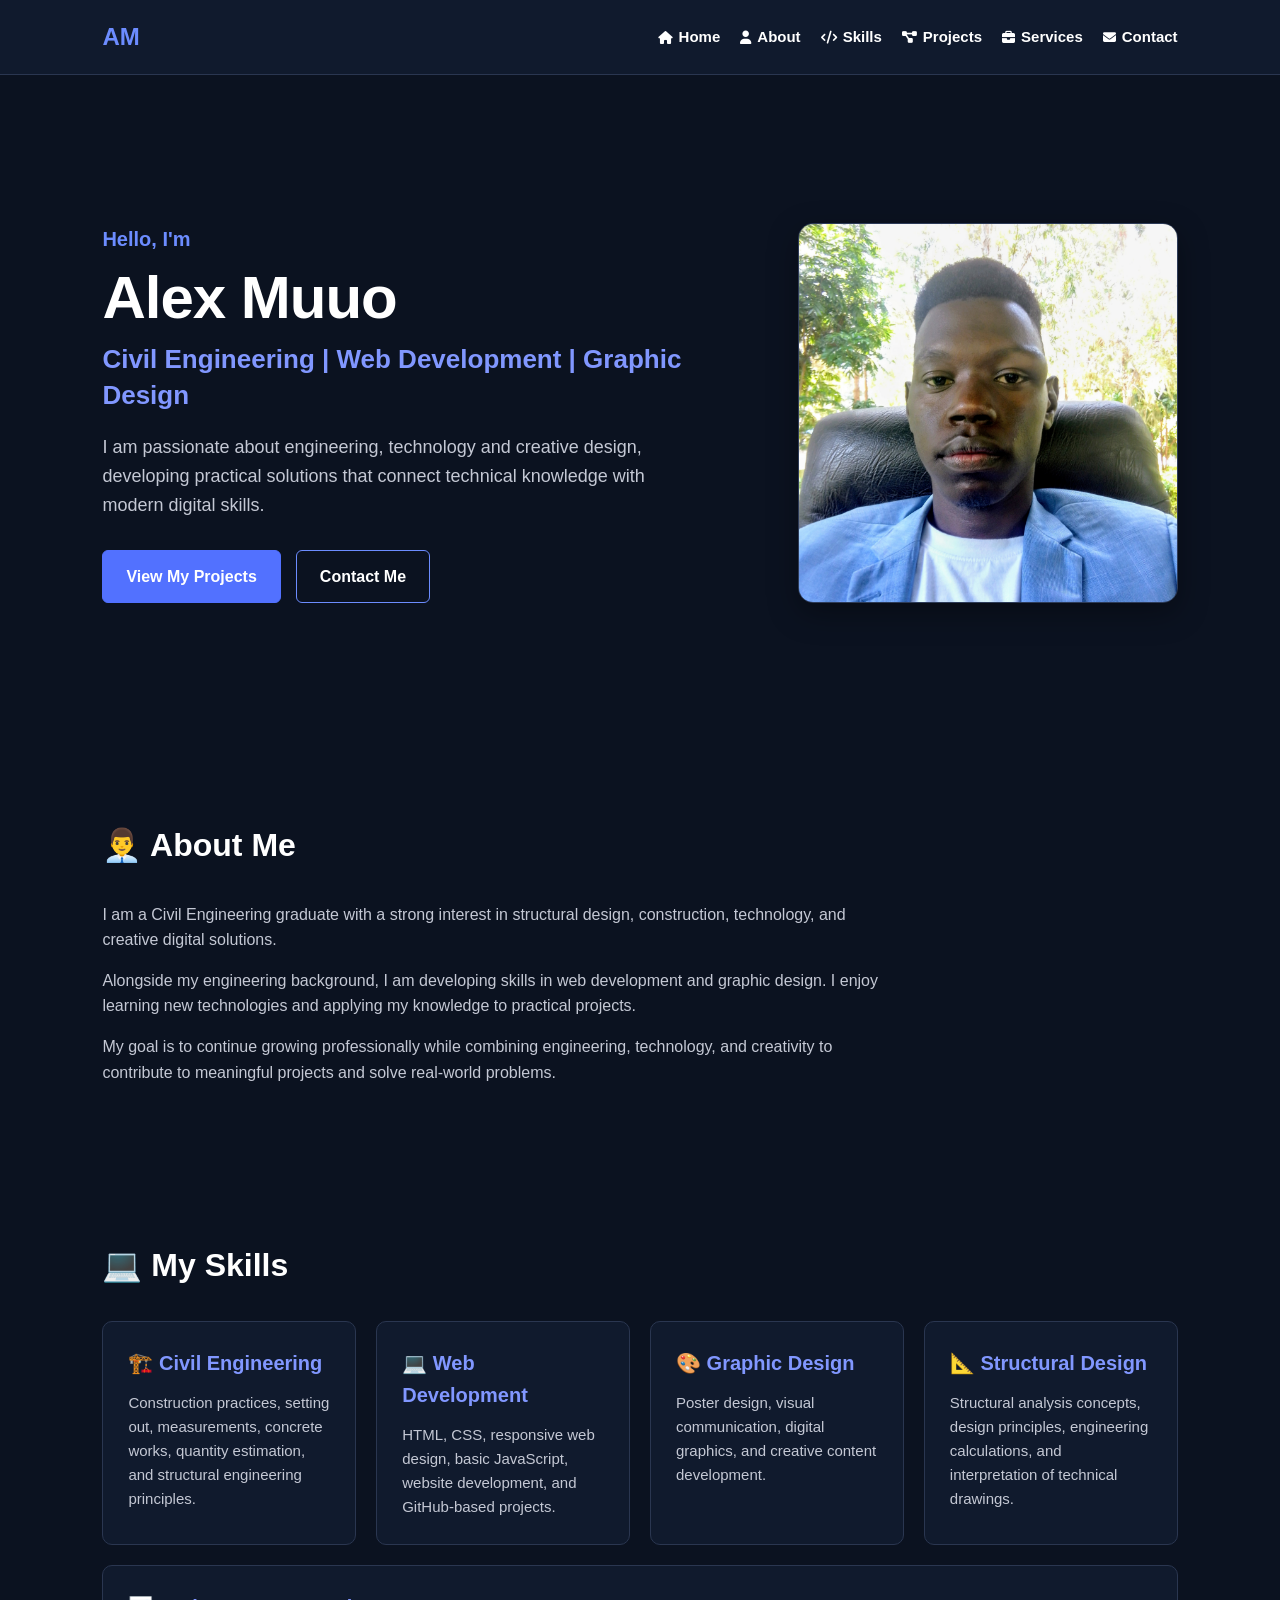
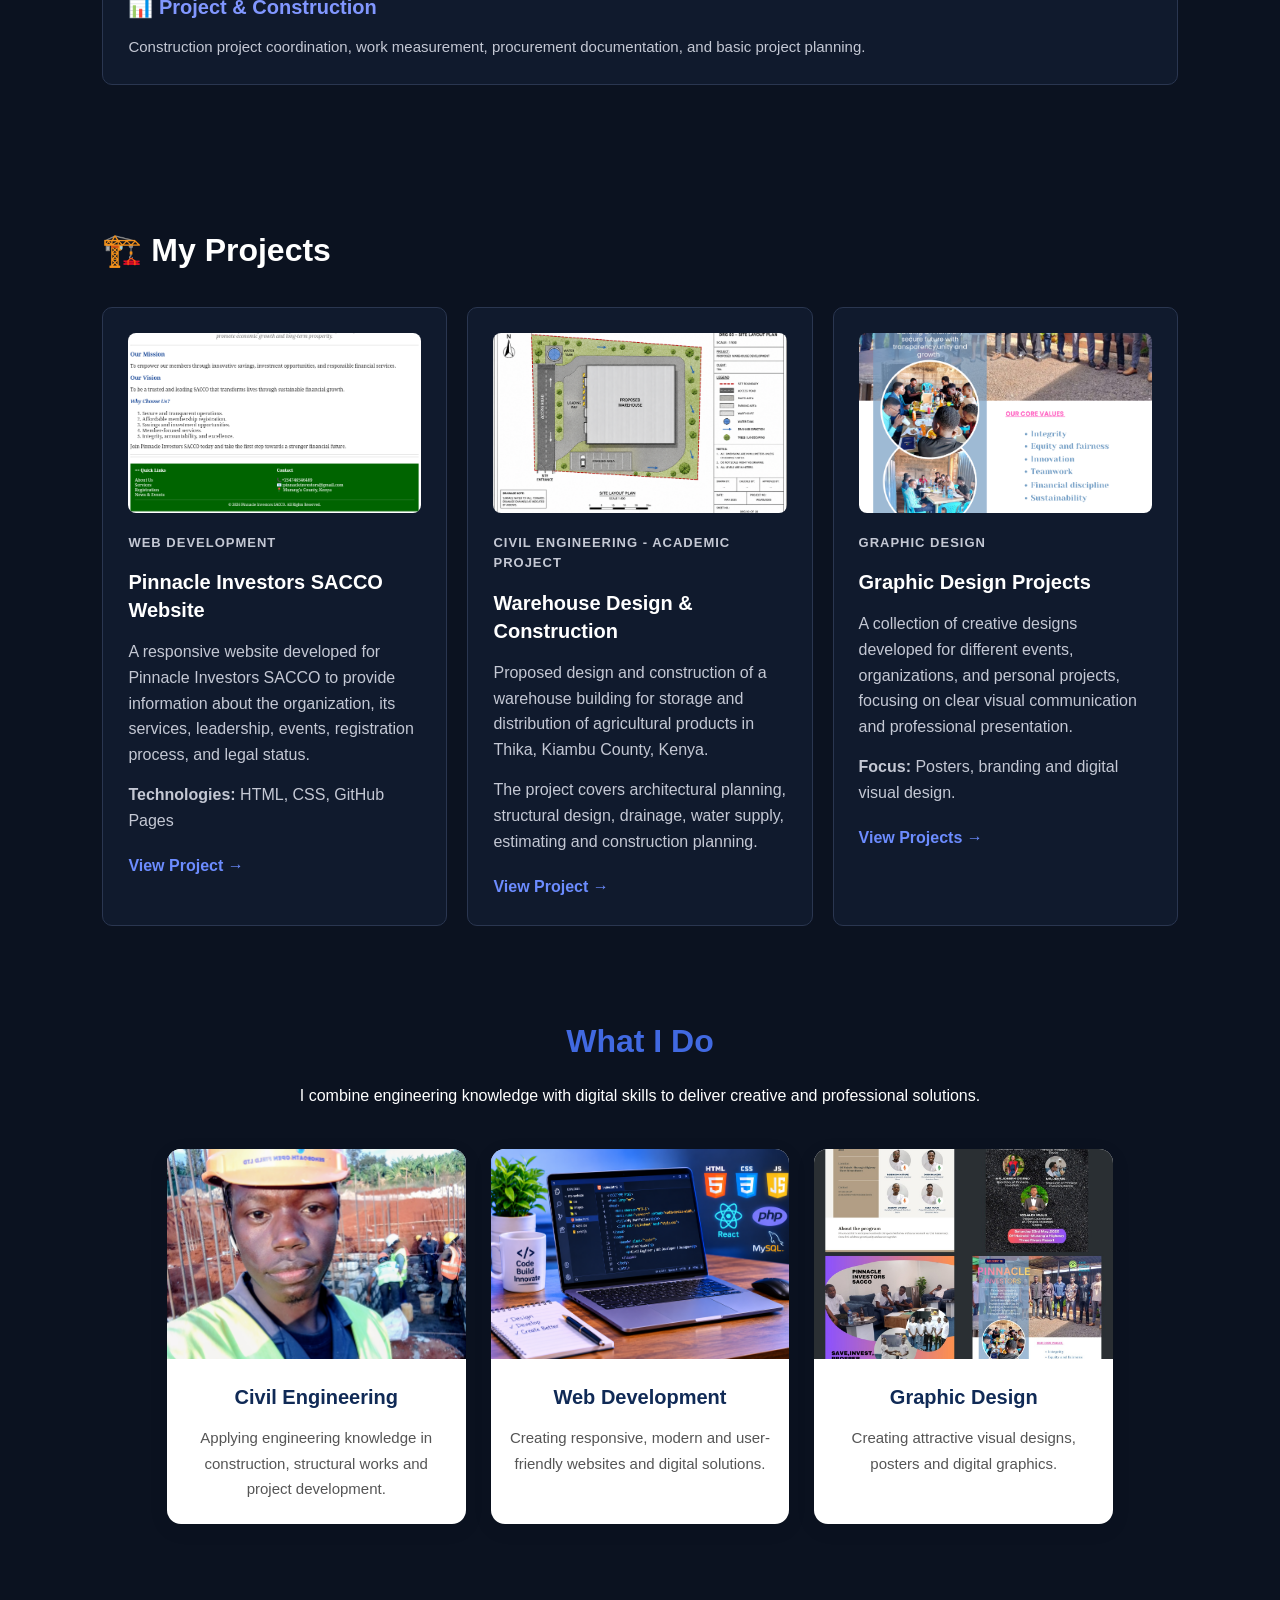
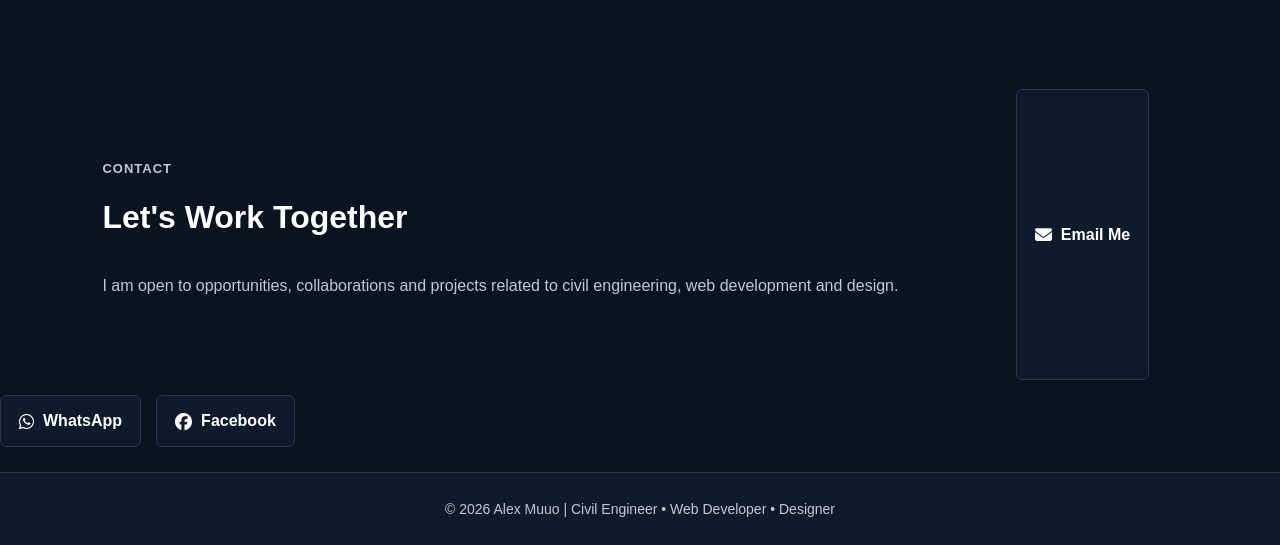
==== alex-portfolio/index.html @ 447a80f1 "update" ====
<!DOCTYPE html>
        <html lang="en">
        
        <head>
            <meta charset="UTF-8">
        
            <meta name="viewport" content="width=device-width, initial-scale=1.0">
        
            <title>Alex Muuo | Portfolio</title>
        
            <link rel="stylesheet" href="style.css">
            <link rel="stylesheet" href="style.css">
<link rel="stylesheet" href="https://cdnjs.cloudflare.com/ajax/libs/font-awesome/6.5.2/css/all.min.css">
        </head>
        
        <body>
        
            <!-- Navigation Bar -->
            <nav class="navbar">
        
                <div class="logo">
                    AM
                </div>
        
                <div class="nav-links">
                 <a href="#home">
    <i class="fa-solid fa-house"></i> Home
</a>

<a href="#about">
    <i class="fa-solid fa-user"></i> About
</a>

<a href="#skills">
    <i class="fa-solid fa-code"></i> Skills
</a>

<a href="#projects">
    <i class="fa-solid fa-diagram-project"></i> Projects
</a>

<a href="#services">
    <i class="fa-solid fa-briefcase"></i> Services
</a>

<a href="#contact">
    <i class="fa-solid fa-envelope"></i> Contact
</a>
                </div>
        
            </nav>
        
        
            <!-- Home / Hero Section -->
            <section id="home" class="hero">
        
                <div class="hero-text">
        
              <p class="intro">Hello, I'm</p>

<h1>Alex Muuo</h1>

<h2>
    Civil Engineering | Web Development | Graphic Design
</h2>

<p class="hero-description">
    I am passionate about engineering, technology and creative design,
    developing practical solutions that connect technical knowledge
    with modern digital skills.
</p>
                    <div class="hero-buttons">
        
                        <a href="#projects" class="btn">
                            View My Projects
                        </a>
        
                        <a href="#contact" class="btn secondary">
                            Contact Me
                        </a>
        
                    </div>
        
                </div>
        
        
                <!-- Profile Image -->
        
        
                <div class="hero-image">
            <img src="/alex-portfolio/images /projects /alex3.png" alt="Alex Muuo">
        </div>
        
            </section>
        
        
            <!-- About Section -->
          <section id="about" class="section">

    <h2>👨‍💼 About Me</h2>

    <p>
        I am a Civil Engineering graduate with a strong interest in
        structural design, construction, technology, and creative
        digital solutions.
    </p>

    <p>
        Alongside my engineering background, I am developing skills
        in web development and graphic design. I enjoy learning new
        technologies and applying my knowledge to practical projects.
    </p>

    <p>
        My goal is to continue growing professionally while combining
        engineering, technology, and creativity to contribute to
        meaningful projects and solve real-world problems.
    </p>

</section>
            <!-- Skills Section -->
         <section id="skills" class="section">

    <h2>💻 My Skills</h2>

    <div class="skills-container">

        <div class="skill">
            <h3>🏗️ Civil Engineering</h3>
            <p>
                Construction practices, setting out, measurements,
                concrete works, quantity estimation, and structural
                engineering principles.
            </p>
        </div>

        <div class="skill">
            <h3>💻 Web Development</h3>
            <p>
                HTML, CSS, responsive web design, basic JavaScript,
                website development, and GitHub-based projects.
            </p>
        </div>

        <div class="skill">
            <h3>🎨 Graphic Design</h3>
            <p>
                Poster design, visual communication, digital graphics,
                and creative content development.
            </p>
        </div>

        <div class="skill">
            <h3>📐 Structural Design</h3>
            <p>
                Structural analysis concepts, design principles,
                engineering calculations, and interpretation of
                technical drawings.
            </p>
        </div>

        <div class="skill">
            <h3>📊 Project & Construction</h3>
            <p>
                Construction project coordination, work measurement,
                procurement documentation, and basic project planning.
            </p>
        </div>

    </div>

</section>
            <!-- Projects Section -->
           <section id="projects" class="section">

    <h2>🏗️ My Projects</h2>

    <div class="projects-container">

        <div class="project-card">
<img src="images /projects /Pinnacle1.png"
     alt="Pinnacle Investors SACCO Website"
     class="project-image">
     <p class="project-category">
    Web Development
</p>
            <h3>Pinnacle Investors SACCO Website</h3>

            <p>
                A responsive website developed for Pinnacle Investors
                SACCO to provide information about the organization,
                its services, leadership, events, registration process,
                and legal status.
            </p>

            <p>
                <strong>Technologies:</strong> HTML, CSS, GitHub Pages
            </p>
<a href="pinnacle.html" class="project-button">
    View Project →
</a>
        </div>

<div class="project-card">

    <div class="project-image">
        <img src="images /projects /warehouse1.png"
             alt="Warehouse Design Project">
    </div>

    <div class="project-content">

        <p class="project-category">
            CIVIL ENGINEERING - ACADEMIC PROJECT 
        </p>

        <h3>
            Warehouse Design & Construction
        </h3>

        <p>
            Proposed design and construction of a warehouse
            building for storage and distribution of
            agricultural products in Thika, Kiambu County, Kenya.
        </p>

        <p>
            The project covers architectural planning,
            structural design, drainage, water supply,
            estimating and construction planning.
        </p>
<a href="warehouse.html" class="project-button">
    View Project →
</a>
    </div>

</div>
<div class="project-card">

    <img src="images /projects /poster3.png"
         alt="Graphic Design Project"
         class="project-image">
<p class="project-category">
    Graphic Design
</p>
    <h3>Graphic Design Projects</h3>
            <p>
                A collection of creative designs developed for
                different events, organizations, and personal
                projects, focusing on clear visual communication
                and professional presentation.
            </p>

            <p>
                <strong>Focus:</strong> Posters, branding and digital
                visual design.
            </p>

<a href="graphic-design.html">
    View Projects →
</a>

        </div>

   
<!-- WHAT I DO SECTION -->
<section class="what-i-do" id="services">
    <div class="what-header">
        <h2>What I Do</h2>
        <p>
            I combine engineering knowledge with digital skills
            to deliver creative and professional solutions.
        </p>
    </div>

    <div class="services-container">

        <!-- Civil Engineering -->
        <div class="service-card">
            <img src="/alex-portfolio/images /projects /alex4.png"
                 alt="Civil Engineering">

            <div class="service-content">
                <h3>Civil Engineering</h3>
                <p>
                    Applying engineering knowledge in construction,
                    structural works and project development.
                </p>
            </div>
        </div>

        <!-- Web Development -->
        <div class="service-card">
            <img src="/alex-portfolio/images /projects /alex5.png"
                 alt="Web Development">

            <div class="service-content">
                <h3>Web Development</h3>
                <p>
                    Creating responsive, modern and user-friendly
                    websites and digital solutions.
                </p>
            </div>
        </div>

        <!-- Graphic Design -->
        <div class="service-card">
            <img src="/alex-portfolio/images /projects /alex7.png"
                 alt="Graphic Design">

            <div class="service-content">
                <h3>Graphic Design</h3>
                <p>
                    Creating attractive visual designs,
                    posters and digital graphics.
                </p>
            </div>
        </div>

    </div>
</section>


</section>
            <!-- Contact Section -->
    <div class="contact-options">
<section class="section" id="contact">

    <p class="project-category">
        CONTACT
    </p>

    <h2>Let's Work Together</h2>

    <p>
        I am open to opportunities, collaborations and
        projects related to civil engineering, web development
        and design.
    </p>

</section>
    <a href="mailto:muuoalexke@gmail.com"
         class="contact-btn"
       target="_blank">
  

        <i class="fa-solid fa-envelope"></i>
        <span>Email Me</span>
    </a>

    <a href="https://wa.me/254757559453" class="contact-btn" target="_blank">
        <i class="fa-brands fa-whatsapp"></i>
        <span>WhatsApp</span>
    </a>

    <a href="https://www.facebook.com/profile.php?id=100095135599514"
       class="contact-btn"
       target="_blank">
        <i class="fa-brands fa-facebook"></i>
        <span>Facebook</span>
    </a>

</div>
            <!-- Footer -->
            <footer>
        
                <p>
                    © 2026 Alex Muuo | Civil Engineer • Web Developer • Designer
                </p>
        
            </footer>
        
        
        </body>
        
        </html>
---- alex-portfolio/style.css ----
/* General Styling */

* {
    margin: 0;
    padding: 0;
    box-sizing: border-box;
}

body {
    font-family: Arial, sans-serif;
    background: #0b1220;
    color: white;
    line-height: 1.6;
}


/* Navigation Bar */

.navbar {
    display: flex;
    justify-content: space-between;
    align-items: center;
    padding: 18px 8%;
    background: #101a2d;
    position: sticky;
    top: 0;
    z-index: 1000;  
    border-bottom: 1px solid #2a3650;
}

.logo {
    font-size: 24px;
    font-weight: bold;
    color: #6c8cff;
}

.nav-links {
    display: flex;
    gap: 20px;
}

.nav-links a {
    color: white;
    text-decoration: none;
    font-weight: bold;
    font-size: 15px;
}

.nav-links a:hover {
    color: #6c8cff;
}


/* Hero Section */

.hero {
    display: flex;
    justify-content: space-between;
    align-items: center;
    min-height: 75vh;
    padding: 60px 8%;
    gap: 40px;
}

.hero-text {
    max-width: 600px;
}

.intro {
    color: #6c8cff;
    font-size: 20px;
    font-weight: bold;
}
.hero h1 {
    font-size: 60px;
    margin: 10px 0;
    letter-spacing: -1px;
    line-height: 1.1;
}

.hero h2 {
    color: #8197ff;
    font-size: 26px;
    margin-bottom: 20px;
    line-height: 1.4;
}

.hero-description {
    color: #c4c8d4;
    font-size: 18px;
    margin-bottom: 30px;
}


/* Buttons */

.hero-buttons {
    display: flex;
    gap: 15px;
}

.btn {
    display: inline-block;
    padding: 13px 23px;
    background: #5271ff;
    color: white;
    text-decoration: none;
    border-radius: 6px;
    font-weight: bold;
    border: 1px solid #5271ff;
    transition: 0.3s ease;
}
.btn:hover {
    background: #6c8cff;
    border-color: #6c8cff;
    transform: translateY(-2px);
}
.secondary {
    background: transparent;
    border: 1px solid #6c8cff;
}

.secondary:hover {
    background: #6c8cff;
    color: white;
}


/* Profile Image Placeholder */

.hero-image {
    width: 380px;
    height: 380px;
    border-radius: 15px;
    overflow: hidden;
    display: flex;
    justify-content: center;
    align-items: center;
    border: 1px solid #2d3b58;
    box-shadow: 0 10px 30px rgba(0, 0, 0, 0.35);
}
.image-placeholder {
    color: #8197ff;
    font-size: 25px;
    font-weight: bold;
}


/* General Sections */

.section {
    padding: 70px 8%;
}

.section h2 {
    font-size: 32px;
    margin-bottom: 30px;
    color: #ffffff;
    
}

.section > p {
    color: #c4c8d4;
    max-width: 800px;
    margin-bottom: 15px;
}
/* Skills */

.skills-container {
    display: flex;
    gap: 20px;
    flex-wrap: wrap;
}
.skill {
    flex: 1;
    min-width: 220px;
    background: #101a2d;
    padding: 25px;
    border-radius: 10px;
    border: 1px solid #2a3650;
    transition: 0.3s ease;
}

.skill:hover {
    border-color: #6c8cff;
    transform: translateY(-5px);
}

.skill h3 {
    color: #8197ff;
    margin-bottom: 12px;
    font-size: 20px;
}
.skill p {
    color: #c4c8d4;
    font-size: 15px;
}
/* Projects */

.projects-container {
    display: flex;
    gap: 20px;
    flex-wrap: wrap;
    align-items: stretch;
}

.project-card {
    flex: 1;
    min-width: 250px;
    background: #101a2d;
    padding: 25px;
    border-radius: 10px;
    border: 1px solid #2a3650;
    transition: 0.3s ease;
}
.project-image {
    width: 100%;
    height: 200px;
    overflow: hidden;
    border-radius: 8px;
    margin-bottom: 20px;
}

.project-image img {
    width: 100%;
    height: 100%;
    object-fit: cover;
}

.project-category {
    color: #6c8cff;
    font-size: 13px;
    font-weight: bold;
    letter-spacing: 1px;
    margin-bottom: 8px;
}

.project-content h3 {
    font-size: 22px;
    margin-bottom: 12px;
}

.project-content p {
    color: #c4c8d4;
}

.project-button {
    display: inline-block;
    margin-top: 10px;
    color: #6c8cff;
    text-decoration: none;
    font-weight: bold;
}

.project-button:hover {
    text-decoration: underline;
}
.project-card:hover {
    border-color: #6c8cff;
    transform: translateY(-5px);
}

.project-card h3 {
    color: #ffffff;
    margin-bottom: 15px;
    font-size: 20px;
    line-height: 1.4;
}

.project-card p {
    color: #c4c8d4;
    margin-bottom: 15px;
}

.project-card a {
    display: inline-block;
    color: #6c8cff;
    text-decoration: none;
    font-weight: bold;
    margin-top: 5px;
    transition: 0.3s ease;
}

.project-card a:hover {
    color: #ffffff;
    transform: translateX(4px);
}


/* Services */

.services-container {
    display: flex;
    gap: 20px;
    flex-wrap: wrap;
    align-items: stretch;
}

.service {
    flex: 1;
    min-width: 200px;
    background: #101a2d;
    padding: 25px;
    border-radius: 10px;
    border: 1px solid #2a3650;
    font-weight: bold;
    transition: 0.3s ease;
}

.service:hover {
    border-color: #6c8cff;
    transform: translateY(-5px);
}

.service h3 {
    color: #8197ff;
    margin-bottom: 12px;
    font-size: 20px;
}

.service p {
    color: #c4c8d4;
    font-size: 15px;
    font-weight: normal;
}
/* Contact */

#contact p {
    margin-bottom: 12px;
    color: #c4c8d4;
}


/* Footer */

footer {
    text-align: center;
    padding: 25px;
    background: #101a2d;
    color: #c4c8d4;
    border-top: 1px solid #2a3650;
    font-size: 14px;
}


/* Mobile Design */

@media (max-width: 768px) {

    .navbar {
        flex-direction: column;
        gap: 15px;
    }

    .nav-links {
        justify-content: center;
        flex-wrap: wrap;
        gap: 12px;
    }

    .hero {
        flex-direction: column;
        text-align: center;
        padding: 50px 8%;
    }

    .hero h1 {
        font-size: 45px;
    }

    .hero h2 {
        font-size: 22px;
    }

    .hero-buttons {
        justify-content: center;
    }

    .hero-image {
        width: 280px;
        height: 280px;
    }
}
    .gallery-container {
        grid-template-columns: 1fr;
    }

    .gallery-item img {
        height: auto;
        max-height: 500px;
        object-fit: contain;
    }

/* Profile Image */

.hero-image img {
    width: 100%;
    height: 100%;
    object-fit: cover;
    display: block;
    transition: transform 0.4s ease;
}

.hero-image img:hover {
    transform: scale(1.03);
}


/* Navigation Icons */

.nav-links a {
    display: flex;
    align-items: center;
    gap: 6px;
}

.nav-links i {
    font-size: 13px;
}


/* Contact Options */

.contact-options {
    display: flex;
    gap: 15px;
    flex-wrap: wrap;
    margin: 25px 0;
}

.contact-btn {
    display: inline-flex;
    align-items: center;
    gap: 9px;
    padding: 12px 18px;
    background: #101a2d;
    color: white;
    text-decoration: none;
    border: 1px solid #2a3650;
    border-radius: 6px;
    font-weight: bold;
    transition: 0.3s ease;
}

.contact-btn:hover {
    border-color: #6c8cff;
    color: #6c8cff;
    transform: translateY(-2px);
}

.contact-btn i {
    font-size: 17px;
}
/* Project Images */

.project-image {
    width: 100%;
    height: 180px;
    object-fit: cover;
    display: block;
    border-radius: 8px;
    margin-bottom: 20px;
}
/* Project Categories */

.project-category {
    color: #6c8cff;
    font-size: 13px;
    font-weight: bold;
    text-transform: uppercase;
    letter-spacing: 1px;
    margin-bottom: 8px;
}
/* Graphic Design Gallery */

.graphic-gallery {
    text-align: center;
}

.graphic-gallery > p {
    color: #c4c8d4;
    max-width: 2000px;
    margin: 0 auto 35px;
}

.gallery-container {
    display: grid;
    grid-template-columns: repeat(2, 1fr);
    gap: 25px;
    max-width: 2000px;
    margin: 0 auto 40px;
}

.gallery-item {
    background: #101a2d;
    padding: 12px;
    border-radius: 10px;
    border: 1px solid #2a3650;
    transition: 0.3s ease;
}

.gallery-item:hover {
    border-color: #6c8cff;
    transform: translateY(-10px);
}

.gallery-item img {
    width: 106%;
    height: 260px;
    object-fit: cover;
    display: block;
    border-radius: 8px;
}

.back-projects {
    display: inline-flex;
    align-items: center;
    gap: 6px;
    padding: 12px 18px;
    background: #5271ff;
    color: white;
    text-decoration: none;
    border-radius: 8px;
    font-weight: bold;
    transition: 0.3s ease;
}

.back-projects:hover {
    background: #6c8cff;
    transform: translateY(-6px);
}
/* Warehouse Project Page */

.project-details {
    padding: 80px 8%;
    text-align: center;
    background: #101a2d;
    border-bottom: 1px solid #2a3650;
}

.project-details h1 {
    font-size: 45px;
    margin: 10px 0 15px;
}

.project-details p {
    color: #c4c8d4;
    max-width: 750px;
    margin: 10px auto;
    font-size: 18px;
}

.project-location {
    color: #8197ff !important;
    font-weight: bold;
}

.project-list {
    display: grid;
    grid-template-columns: repeat(3, 1fr);
    gap: 20px;
}

.project-list div {
    background: #101a2d;
    border: 1px solid #2a3650;
    border-radius: 10px;
    padding: 25px;
}

.project-list h3 {
    color: #8197ff;
    margin-bottom: 10px;
}

.project-list p {
    color: #c4c8d4;
}

.project-info {
    background: #101a2d;
}

.project-info p {
    color: #c4c8d4;
    margin: 12px 0;
}


/* Mobile */

@media (max-width: 768px) {

    .project-details {
        padding: 55px 8%;
    }

    .project-details h1 {
        font-size: 32px;
    }

    .project-list {
        grid-template-columns: 1fr;
    }

}
.project-cover {
    width: 100%;
    max-width: 900px;
    height: 350px;
    margin: 0 auto 35px;
    overflow: hidden;
    border-radius: 12px;
    border: 1px solid #2a3650;
}

.project-cover img {
    width: 100%;
    height: 100%;
    object-fit: cover;
}

/* WHAT I DO SECTION */

.what-i-do {
    padding: 70px 6%;
    text-align: center;
}

.what-header {
    max-width: 700px;
    margin: 0 auto 40px;
}

.what-header h2 {
    font-size: 32px;
    color: royalblue;
    margin-bottom: 15px;
}

.what-header p {
    font-size: 16px;
    line-height: 1.7;
    color: white;
}

.services-container {
    display: grid;
    grid-template-columns: repeat(3, 1fr);
    gap: 25px;
    max-width: 1150px;
    margin: auto;
}

.service-card {
    background: #fff;
    border-radius: 14px;
    overflow: hidden;
    box-shadow: 0 5px 20px rgba(0, 0, 0, 0.08);
    transition: transform 0.3s ease,
                box-shadow 0.3s ease;
}

.service-card:hover {
    transform: translateY(-7px);
    box-shadow: 0 10px 25px rgba(0, 0, 0, 0.13);
}

.service-card img {
    width: 100%;
    height: 210px;
    object-fit: cover;
    display: block;
}

.service-content {
    padding: 22px 18px;
}

.service-content h3 {
    color: #102a56;
    font-size: 20px;
    margin-bottom: 12px;
}

.service-content p {
    color: #555;
    font-size: 15px;
    line-height: 1.7;
}

/* MOBILE RESPONSIVENESS */

@media (max-width: 768px) {
    .services-container {
        grid-template-columns: 1fr;
    }

    .what-i-do {
        padding: 50px 5%;
    }

    .what-header h2 {
        font-size: 27px;
    }

    .service-card img {
        height: 220px;
    }
}
---- alex-portfolio/style.css ----
/* General Styling */

* {
    margin: 0;
    padding: 0;
    box-sizing: border-box;
}

body {
    font-family: Arial, sans-serif;
    background: #0b1220;
    color: white;
    line-height: 1.6;
}


/* Navigation Bar */

.navbar {
    display: flex;
    justify-content: space-between;
    align-items: center;
    padding: 18px 8%;
    background: #101a2d;
    position: sticky;
    top: 0;
    z-index: 1000;  
    border-bottom: 1px solid #2a3650;
}

.logo {
    font-size: 24px;
    font-weight: bold;
    color: #6c8cff;
}

.nav-links {
    display: flex;
    gap: 20px;
}

.nav-links a {
    color: white;
    text-decoration: none;
    font-weight: bold;
    font-size: 15px;
}

.nav-links a:hover {
    color: #6c8cff;
}


/* Hero Section */

.hero {
    display: flex;
    justify-content: space-between;
    align-items: center;
    min-height: 75vh;
    padding: 60px 8%;
    gap: 40px;
}

.hero-text {
    max-width: 600px;
}

.intro {
    color: #6c8cff;
    font-size: 20px;
    font-weight: bold;
}
.hero h1 {
    font-size: 60px;
    margin: 10px 0;
    letter-spacing: -1px;
    line-height: 1.1;
}

.hero h2 {
    color: #8197ff;
    font-size: 26px;
    margin-bottom: 20px;
    line-height: 1.4;
}

.hero-description {
    color: #c4c8d4;
    font-size: 18px;
    margin-bottom: 30px;
}


/* Buttons */

.hero-buttons {
    display: flex;
    gap: 15px;
}

.btn {
    display: inline-block;
    padding: 13px 23px;
    background: #5271ff;
    color: white;
    text-decoration: none;
    border-radius: 6px;
    font-weight: bold;
    border: 1px solid #5271ff;
    transition: 0.3s ease;
}
.btn:hover {
    background: #6c8cff;
    border-color: #6c8cff;
    transform: translateY(-2px);
}
.secondary {
    background: transparent;
    border: 1px solid #6c8cff;
}

.secondary:hover {
    background: #6c8cff;
    color: white;
}


/* Profile Image Placeholder */

.hero-image {
    width: 380px;
    height: 380px;
    border-radius: 15px;
    overflow: hidden;
    display: flex;
    justify-content: center;
    align-items: center;
    border: 1px solid #2d3b58;
    box-shadow: 0 10px 30px rgba(0, 0, 0, 0.35);
}
.image-placeholder {
    color: #8197ff;
    font-size: 25px;
    font-weight: bold;
}


/* General Sections */

.section {
    padding: 70px 8%;
}

.section h2 {
    font-size: 32px;
    margin-bottom: 30px;
    color: #ffffff;
    
}

.section > p {
    color: #c4c8d4;
    max-width: 800px;
    margin-bottom: 15px;
}
/* Skills */

.skills-container {
    display: flex;
    gap: 20px;
    flex-wrap: wrap;
}
.skill {
    flex: 1;
    min-width: 220px;
    background: #101a2d;
    padding: 25px;
    border-radius: 10px;
    border: 1px solid #2a3650;
    transition: 0.3s ease;
}

.skill:hover {
    border-color: #6c8cff;
    transform: translateY(-5px);
}

.skill h3 {
    color: #8197ff;
    margin-bottom: 12px;
    font-size: 20px;
}
.skill p {
    color: #c4c8d4;
    font-size: 15px;
}
/* Projects */

.projects-container {
    display: flex;
    gap: 20px;
    flex-wrap: wrap;
    align-items: stretch;
}

.project-card {
    flex: 1;
    min-width: 250px;
    background: #101a2d;
    padding: 25px;
    border-radius: 10px;
    border: 1px solid #2a3650;
    transition: 0.3s ease;
}
.project-image {
    width: 100%;
    height: 200px;
    overflow: hidden;
    border-radius: 8px;
    margin-bottom: 20px;
}

.project-image img {
    width: 100%;
    height: 100%;
    object-fit: cover;
}

.project-category {
    color: #6c8cff;
    font-size: 13px;
    font-weight: bold;
    letter-spacing: 1px;
    margin-bottom: 8px;
}

.project-content h3 {
    font-size: 22px;
    margin-bottom: 12px;
}

.project-content p {
    color: #c4c8d4;
}

.project-button {
    display: inline-block;
    margin-top: 10px;
    color: #6c8cff;
    text-decoration: none;
    font-weight: bold;
}

.project-button:hover {
    text-decoration: underline;
}
.project-card:hover {
    border-color: #6c8cff;
    transform: translateY(-5px);
}

.project-card h3 {
    color: #ffffff;
    margin-bottom: 15px;
    font-size: 20px;
    line-height: 1.4;
}

.project-card p {
    color: #c4c8d4;
    margin-bottom: 15px;
}

.project-card a {
    display: inline-block;
    color: #6c8cff;
    text-decoration: none;
    font-weight: bold;
    margin-top: 5px;
    transition: 0.3s ease;
}

.project-card a:hover {
    color: #ffffff;
    transform: translateX(4px);
}


/* Services */

.services-container {
    display: flex;
    gap: 20px;
    flex-wrap: wrap;
    align-items: stretch;
}

.service {
    flex: 1;
    min-width: 200px;
    background: #101a2d;
    padding: 25px;
    border-radius: 10px;
    border: 1px solid #2a3650;
    font-weight: bold;
    transition: 0.3s ease;
}

.service:hover {
    border-color: #6c8cff;
    transform: translateY(-5px);
}

.service h3 {
    color: #8197ff;
    margin-bottom: 12px;
    font-size: 20px;
}

.service p {
    color: #c4c8d4;
    font-size: 15px;
    font-weight: normal;
}
/* Contact */

#contact p {
    margin-bottom: 12px;
    color: #c4c8d4;
}


/* Footer */

footer {
    text-align: center;
    padding: 25px;
    background: #101a2d;
    color: #c4c8d4;
    border-top: 1px solid #2a3650;
    font-size: 14px;
}


/* Mobile Design */

@media (max-width: 768px) {

    .navbar {
        flex-direction: column;
        gap: 15px;
    }

    .nav-links {
        justify-content: center;
        flex-wrap: wrap;
        gap: 12px;
    }

    .hero {
        flex-direction: column;
        text-align: center;
        padding: 50px 8%;
    }

    .hero h1 {
        font-size: 45px;
    }

    .hero h2 {
        font-size: 22px;
    }

    .hero-buttons {
        justify-content: center;
    }

    .hero-image {
        width: 280px;
        height: 280px;
    }
}
    .gallery-container {
        grid-template-columns: 1fr;
    }

    .gallery-item img {
        height: auto;
        max-height: 500px;
        object-fit: contain;
    }

/* Profile Image */

.hero-image img {
    width: 100%;
    height: 100%;
    object-fit: cover;
    display: block;
    transition: transform 0.4s ease;
}

.hero-image img:hover {
    transform: scale(1.03);
}


/* Navigation Icons */

.nav-links a {
    display: flex;
    align-items: center;
    gap: 6px;
}

.nav-links i {
    font-size: 13px;
}


/* Contact Options */

.contact-options {
    display: flex;
    gap: 15px;
    flex-wrap: wrap;
    margin: 25px 0;
}

.contact-btn {
    display: inline-flex;
    align-items: center;
    gap: 9px;
    padding: 12px 18px;
    background: #101a2d;
    color: white;
    text-decoration: none;
    border: 1px solid #2a3650;
    border-radius: 6px;
    font-weight: bold;
    transition: 0.3s ease;
}

.contact-btn:hover {
    border-color: #6c8cff;
    color: #6c8cff;
    transform: translateY(-2px);
}

.contact-btn i {
    font-size: 17px;
}
/* Project Images */

.project-image {
    width: 100%;
    height: 180px;
    object-fit: cover;
    display: block;
    border-radius: 8px;
    margin-bottom: 20px;
}
/* Project Categories */

.project-category {
    color: #6c8cff;
    font-size: 13px;
    font-weight: bold;
    text-transform: uppercase;
    letter-spacing: 1px;
    margin-bottom: 8px;
}
/* Graphic Design Gallery */

.graphic-gallery {
    text-align: center;
}

.graphic-gallery > p {
    color: #c4c8d4;
    max-width: 2000px;
    margin: 0 auto 35px;
}

.gallery-container {
    display: grid;
    grid-template-columns: repeat(2, 1fr);
    gap: 25px;
    max-width: 2000px;
    margin: 0 auto 40px;
}

.gallery-item {
    background: #101a2d;
    padding: 12px;
    border-radius: 10px;
    border: 1px solid #2a3650;
    transition: 0.3s ease;
}

.gallery-item:hover {
    border-color: #6c8cff;
    transform: translateY(-10px);
}

.gallery-item img {
    width: 106%;
    height: 260px;
    object-fit: cover;
    display: block;
    border-radius: 8px;
}

.back-projects {
    display: inline-flex;
    align-items: center;
    gap: 6px;
    padding: 12px 18px;
    background: #5271ff;
    color: white;
    text-decoration: none;
    border-radius: 8px;
    font-weight: bold;
    transition: 0.3s ease;
}

.back-projects:hover {
    background: #6c8cff;
    transform: translateY(-6px);
}
/* Warehouse Project Page */

.project-details {
    padding: 80px 8%;
    text-align: center;
    background: #101a2d;
    border-bottom: 1px solid #2a3650;
}

.project-details h1 {
    font-size: 45px;
    margin: 10px 0 15px;
}

.project-details p {
    color: #c4c8d4;
    max-width: 750px;
    margin: 10px auto;
    font-size: 18px;
}

.project-location {
    color: #8197ff !important;
    font-weight: bold;
}

.project-list {
    display: grid;
    grid-template-columns: repeat(3, 1fr);
    gap: 20px;
}

.project-list div {
    background: #101a2d;
    border: 1px solid #2a3650;
    border-radius: 10px;
    padding: 25px;
}

.project-list h3 {
    color: #8197ff;
    margin-bottom: 10px;
}

.project-list p {
    color: #c4c8d4;
}

.project-info {
    background: #101a2d;
}

.project-info p {
    color: #c4c8d4;
    margin: 12px 0;
}


/* Mobile */

@media (max-width: 768px) {

    .project-details {
        padding: 55px 8%;
    }

    .project-details h1 {
        font-size: 32px;
    }

    .project-list {
        grid-template-columns: 1fr;
    }

}
.project-cover {
    width: 100%;
    max-width: 900px;
    height: 350px;
    margin: 0 auto 35px;
    overflow: hidden;
    border-radius: 12px;
    border: 1px solid #2a3650;
}

.project-cover img {
    width: 100%;
    height: 100%;
    object-fit: cover;
}

/* WHAT I DO SECTION */

.what-i-do {
    padding: 70px 6%;
    text-align: center;
}

.what-header {
    max-width: 700px;
    margin: 0 auto 40px;
}

.what-header h2 {
    font-size: 32px;
    color: royalblue;
    margin-bottom: 15px;
}

.what-header p {
    font-size: 16px;
    line-height: 1.7;
    color: white;
}

.services-container {
    display: grid;
    grid-template-columns: repeat(3, 1fr);
    gap: 25px;
    max-width: 1150px;
    margin: auto;
}

.service-card {
    background: #fff;
    border-radius: 14px;
    overflow: hidden;
    box-shadow: 0 5px 20px rgba(0, 0, 0, 0.08);
    transition: transform 0.3s ease,
                box-shadow 0.3s ease;
}

.service-card:hover {
    transform: translateY(-7px);
    box-shadow: 0 10px 25px rgba(0, 0, 0, 0.13);
}

.service-card img {
    width: 100%;
    height: 210px;
    object-fit: cover;
    display: block;
}

.service-content {
    padding: 22px 18px;
}

.service-content h3 {
    color: #102a56;
    font-size: 20px;
    margin-bottom: 12px;
}

.service-content p {
    color: #555;
    font-size: 15px;
    line-height: 1.7;
}

/* MOBILE RESPONSIVENESS */

@media (max-width: 768px) {
    .services-container {
        grid-template-columns: 1fr;
    }

    .what-i-do {
        padding: 50px 5%;
    }

    .what-header h2 {
        font-size: 27px;
    }

    .service-card img {
        height: 220px;
    }
}
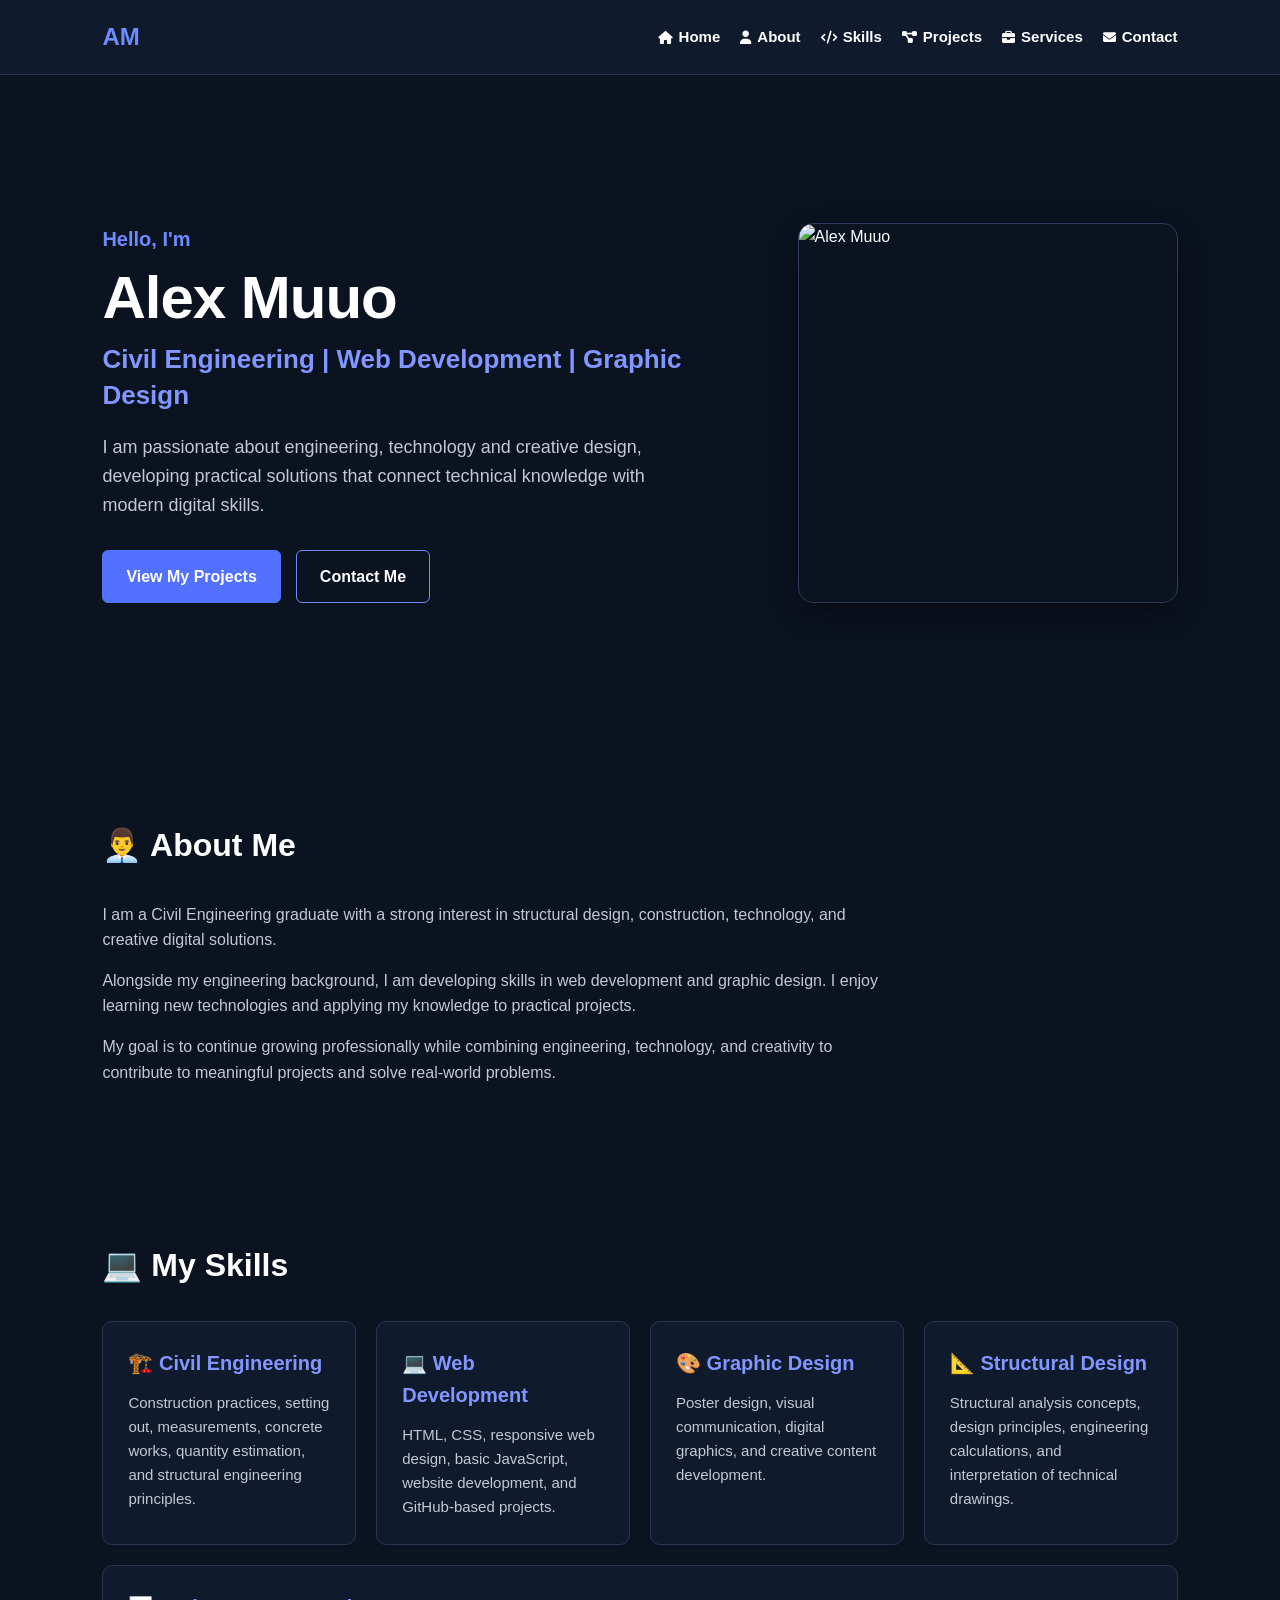
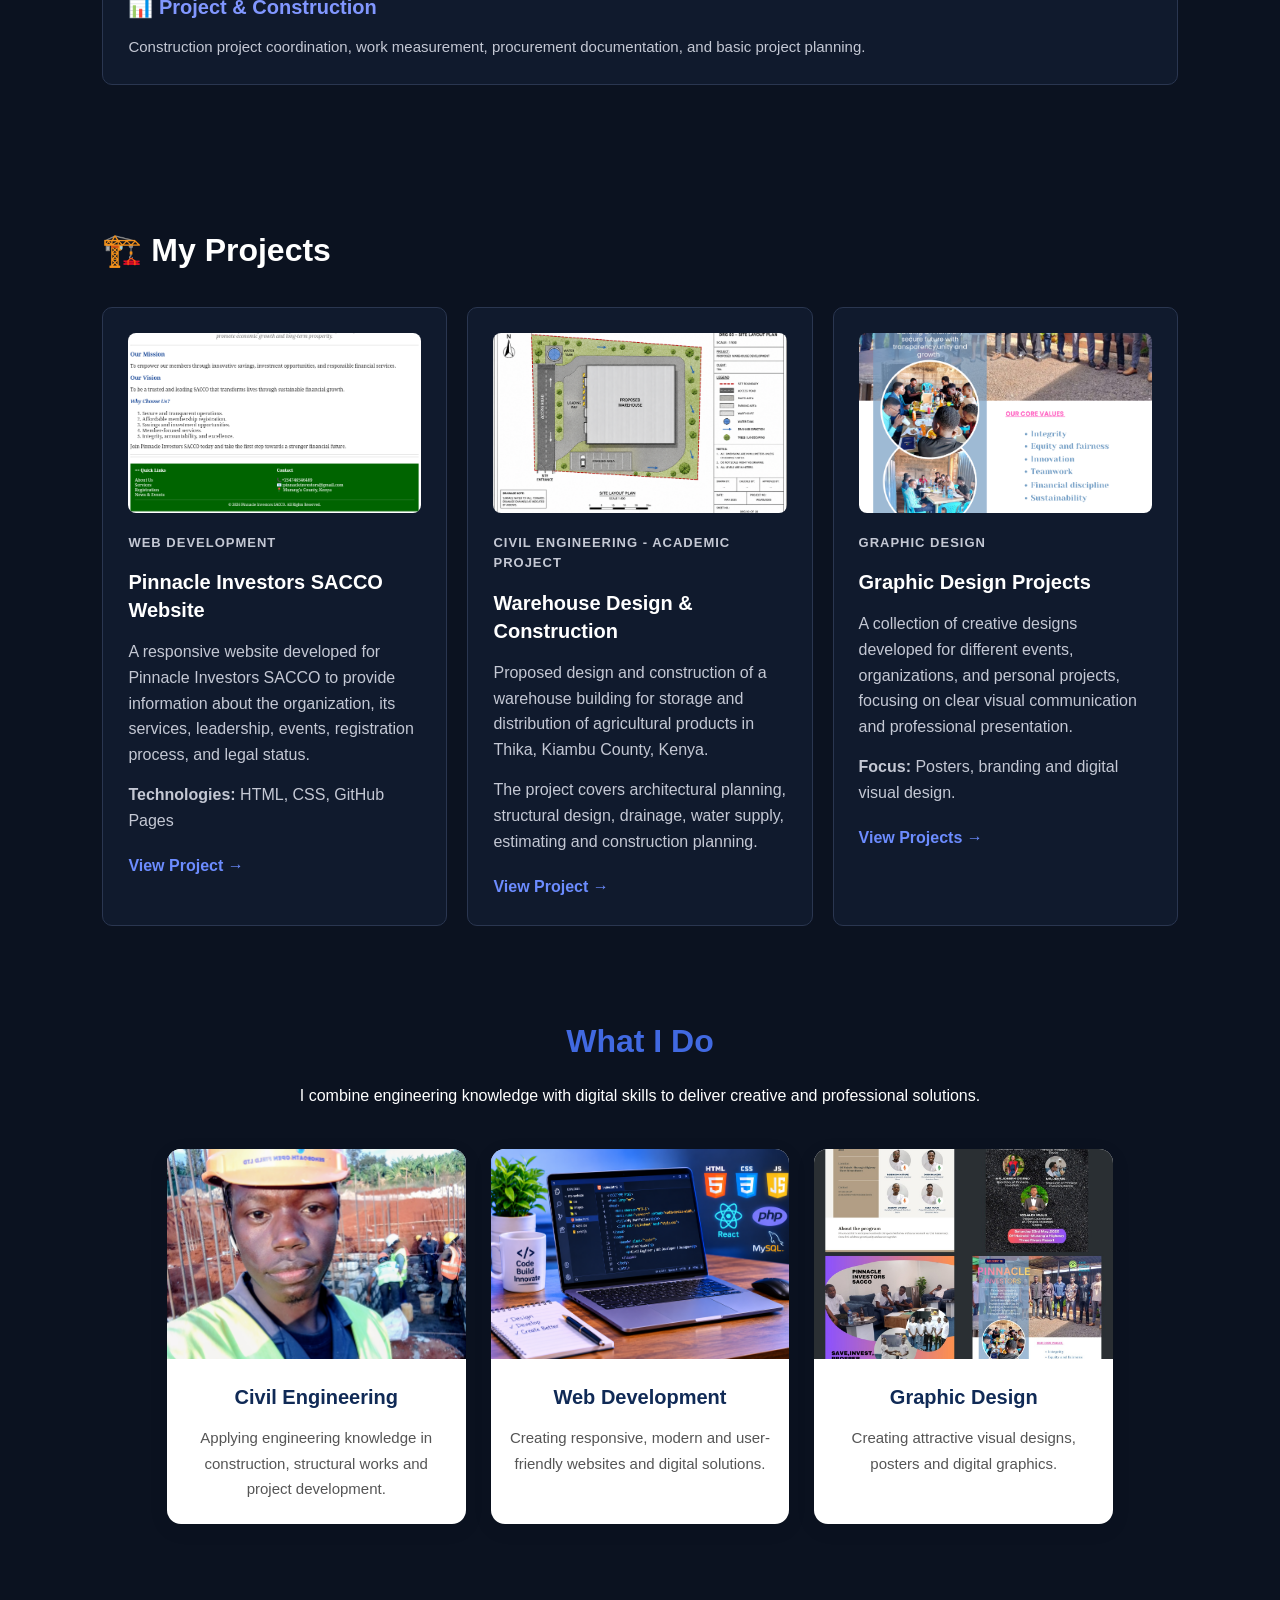
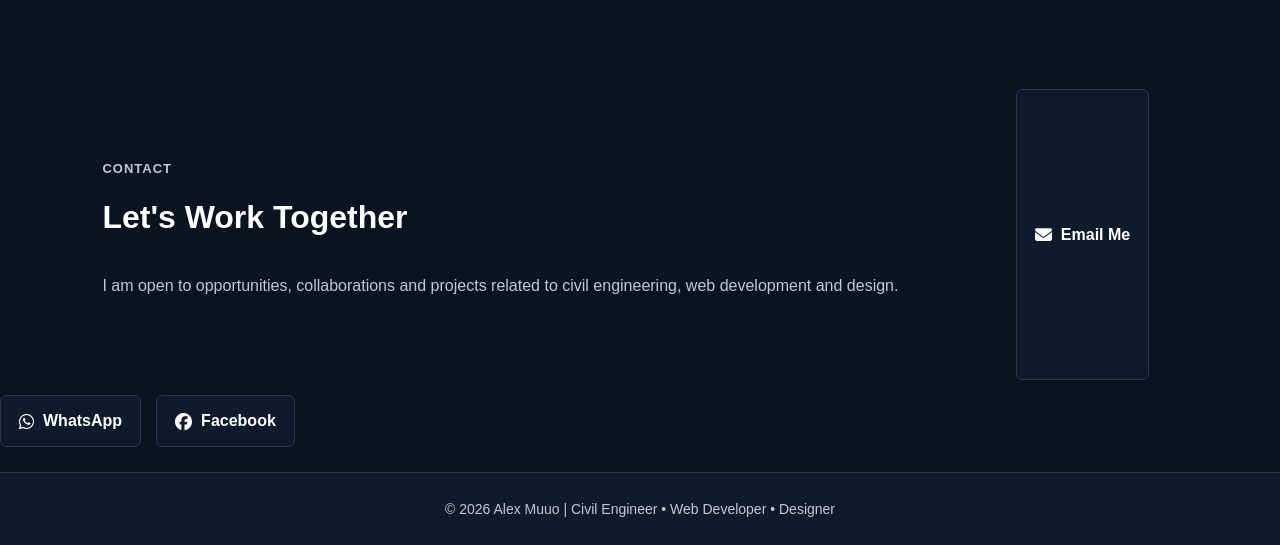
==== commit 9a314aa3: "Update index.html" ====
--- a/alex-portfolio/index.html
+++ b/alex-portfolio/index.html
@@ -88,7 +88,7 @@
         
         
                 <div class="hero-image">
-            <img src="/alex-portfolio/images /projects /alex3.png" alt="Alex Muuo">
+            <img src="alex-portfolio/images /projects /alex3.png" alt="Alex Muuo">
         </div>
         
             </section>
@@ -373,4 +373,4 @@
         
         </body>
         
-        </html>+        </html>
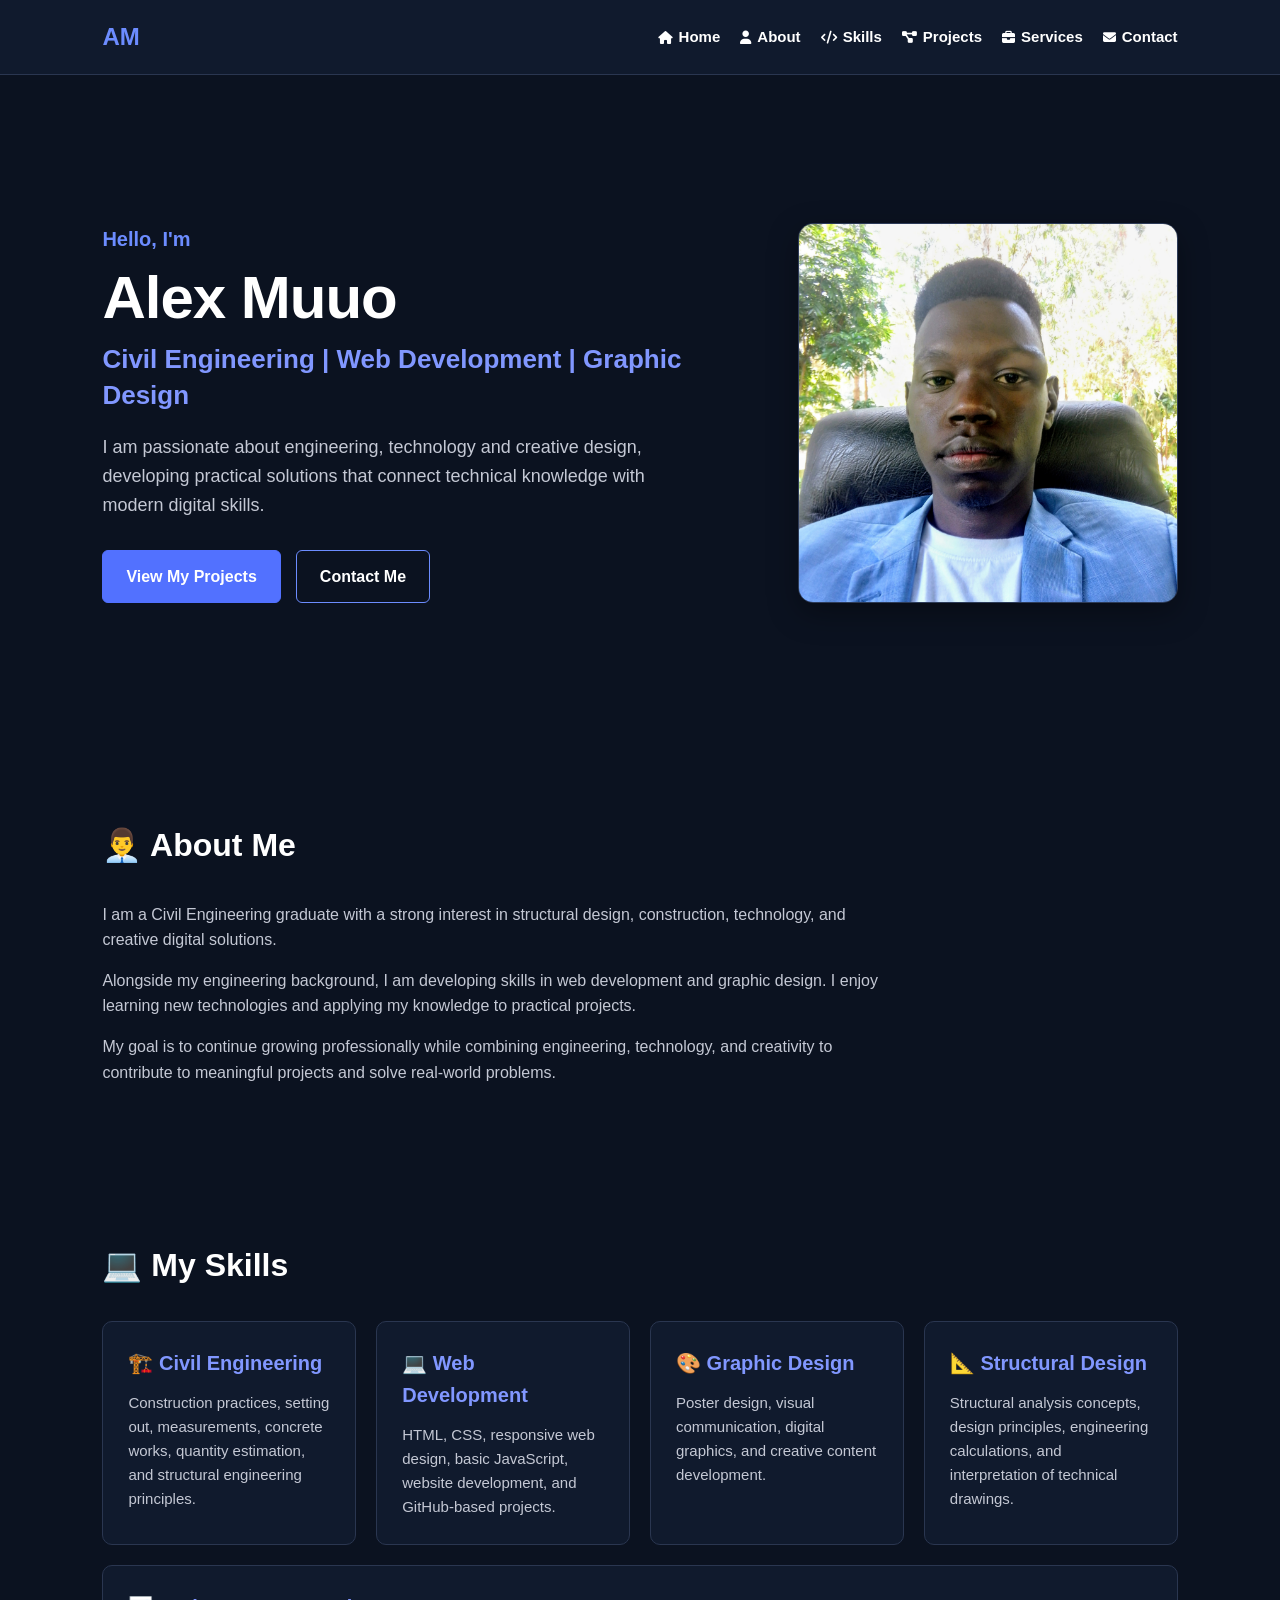
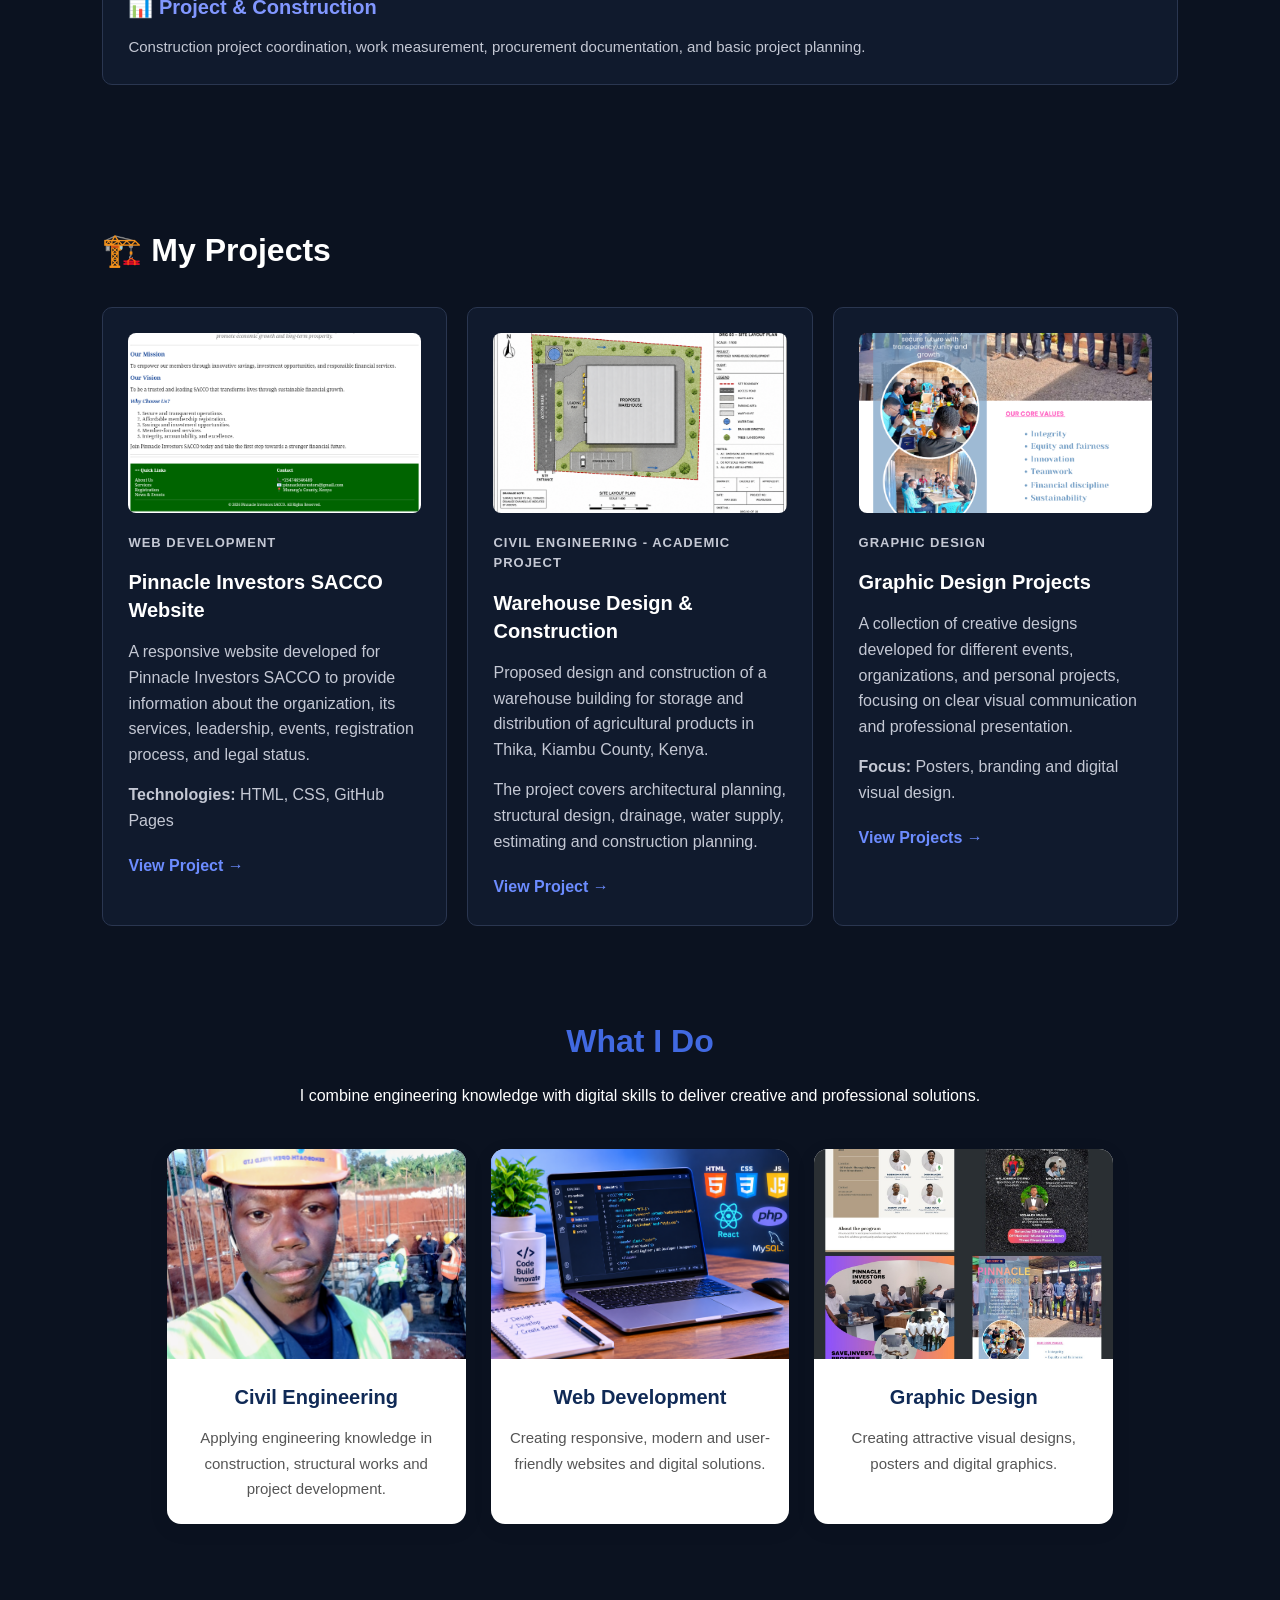
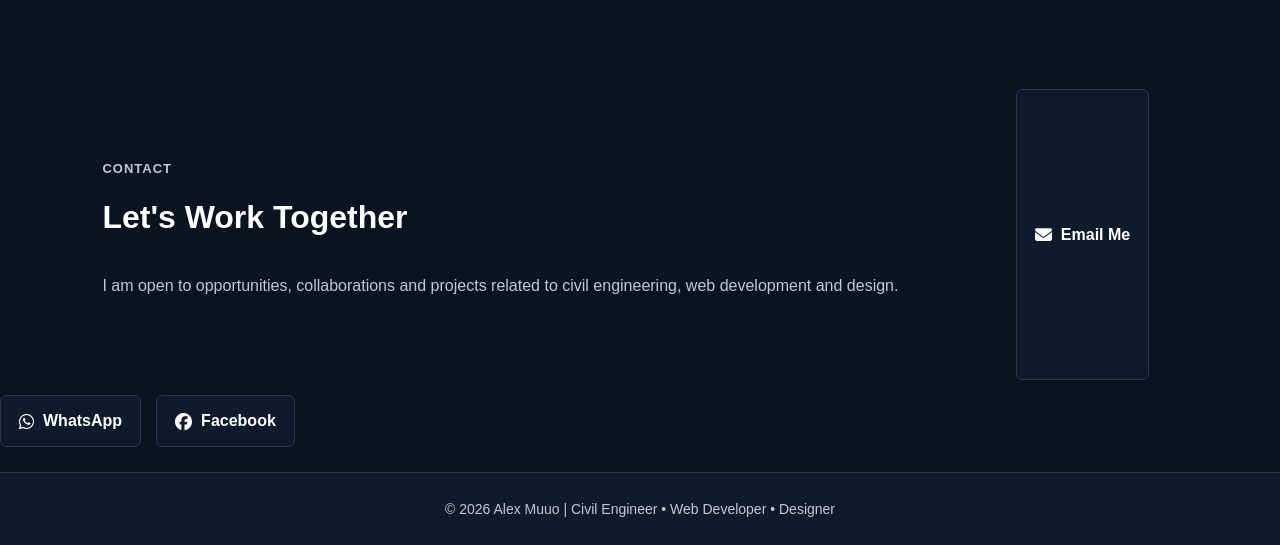
==== commit d9ef6be9: "Update index.html" ====
--- a/alex-portfolio/index.html
+++ b/alex-portfolio/index.html
@@ -88,7 +88,7 @@
         
         
                 <div class="hero-image">
-            <img src="alex-portfolio/images /projects /alex3.png" alt="Alex Muuo">
+            <img src="images /projects /alex3.png" alt="Alex Muuo">
         </div>
         
             </section>
@@ -277,7 +277,7 @@
 
         <!-- Civil Engineering -->
         <div class="service-card">
-            <img src="/alex-portfolio/images /projects /alex4.png"
+            <img src="images /projects /alex4.png"
                  alt="Civil Engineering">
 
             <div class="service-content">
@@ -291,7 +291,7 @@
 
         <!-- Web Development -->
         <div class="service-card">
-            <img src="/alex-portfolio/images /projects /alex5.png"
+            <img src="images /projects /alex5.png"
                  alt="Web Development">
 
             <div class="service-content">
@@ -305,7 +305,7 @@
 
         <!-- Graphic Design -->
         <div class="service-card">
-            <img src="/alex-portfolio/images /projects /alex7.png"
+            <img src="images /projects /alex7.png"
                  alt="Graphic Design">
 
             <div class="service-content">
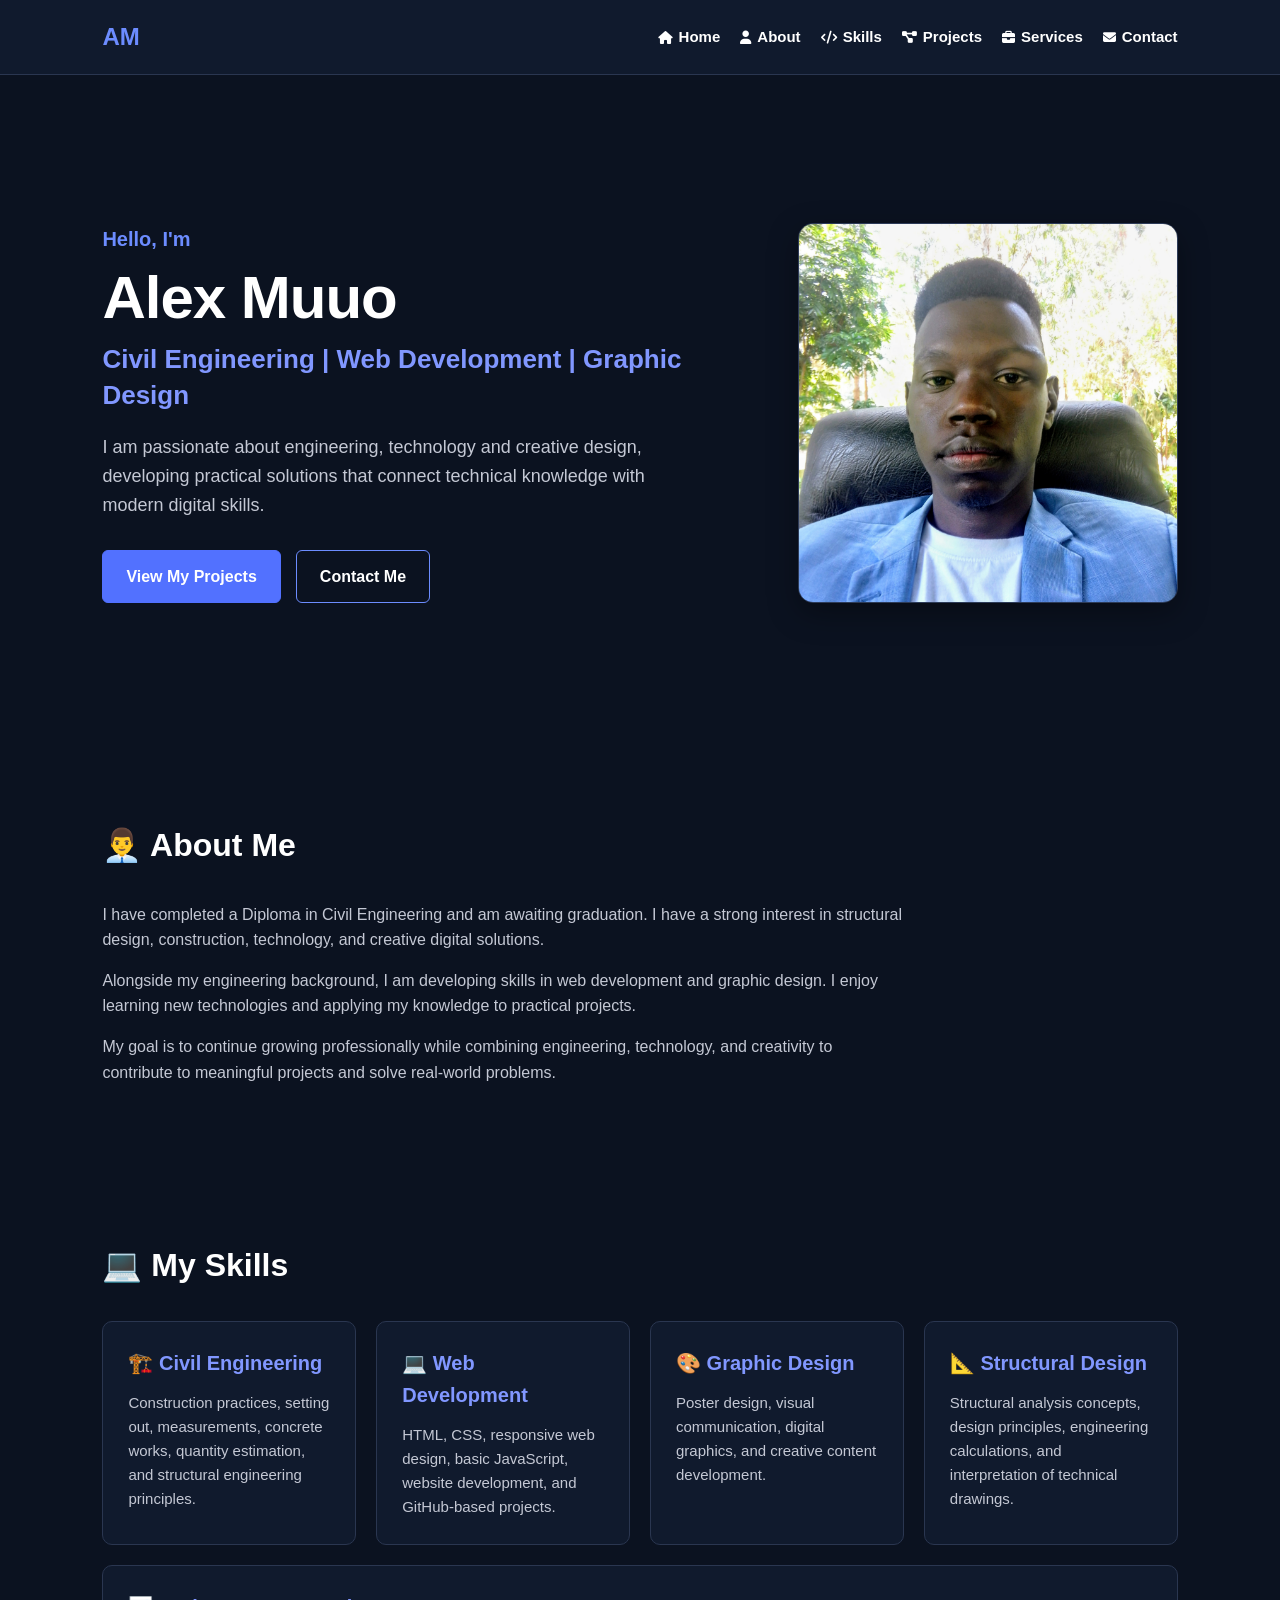
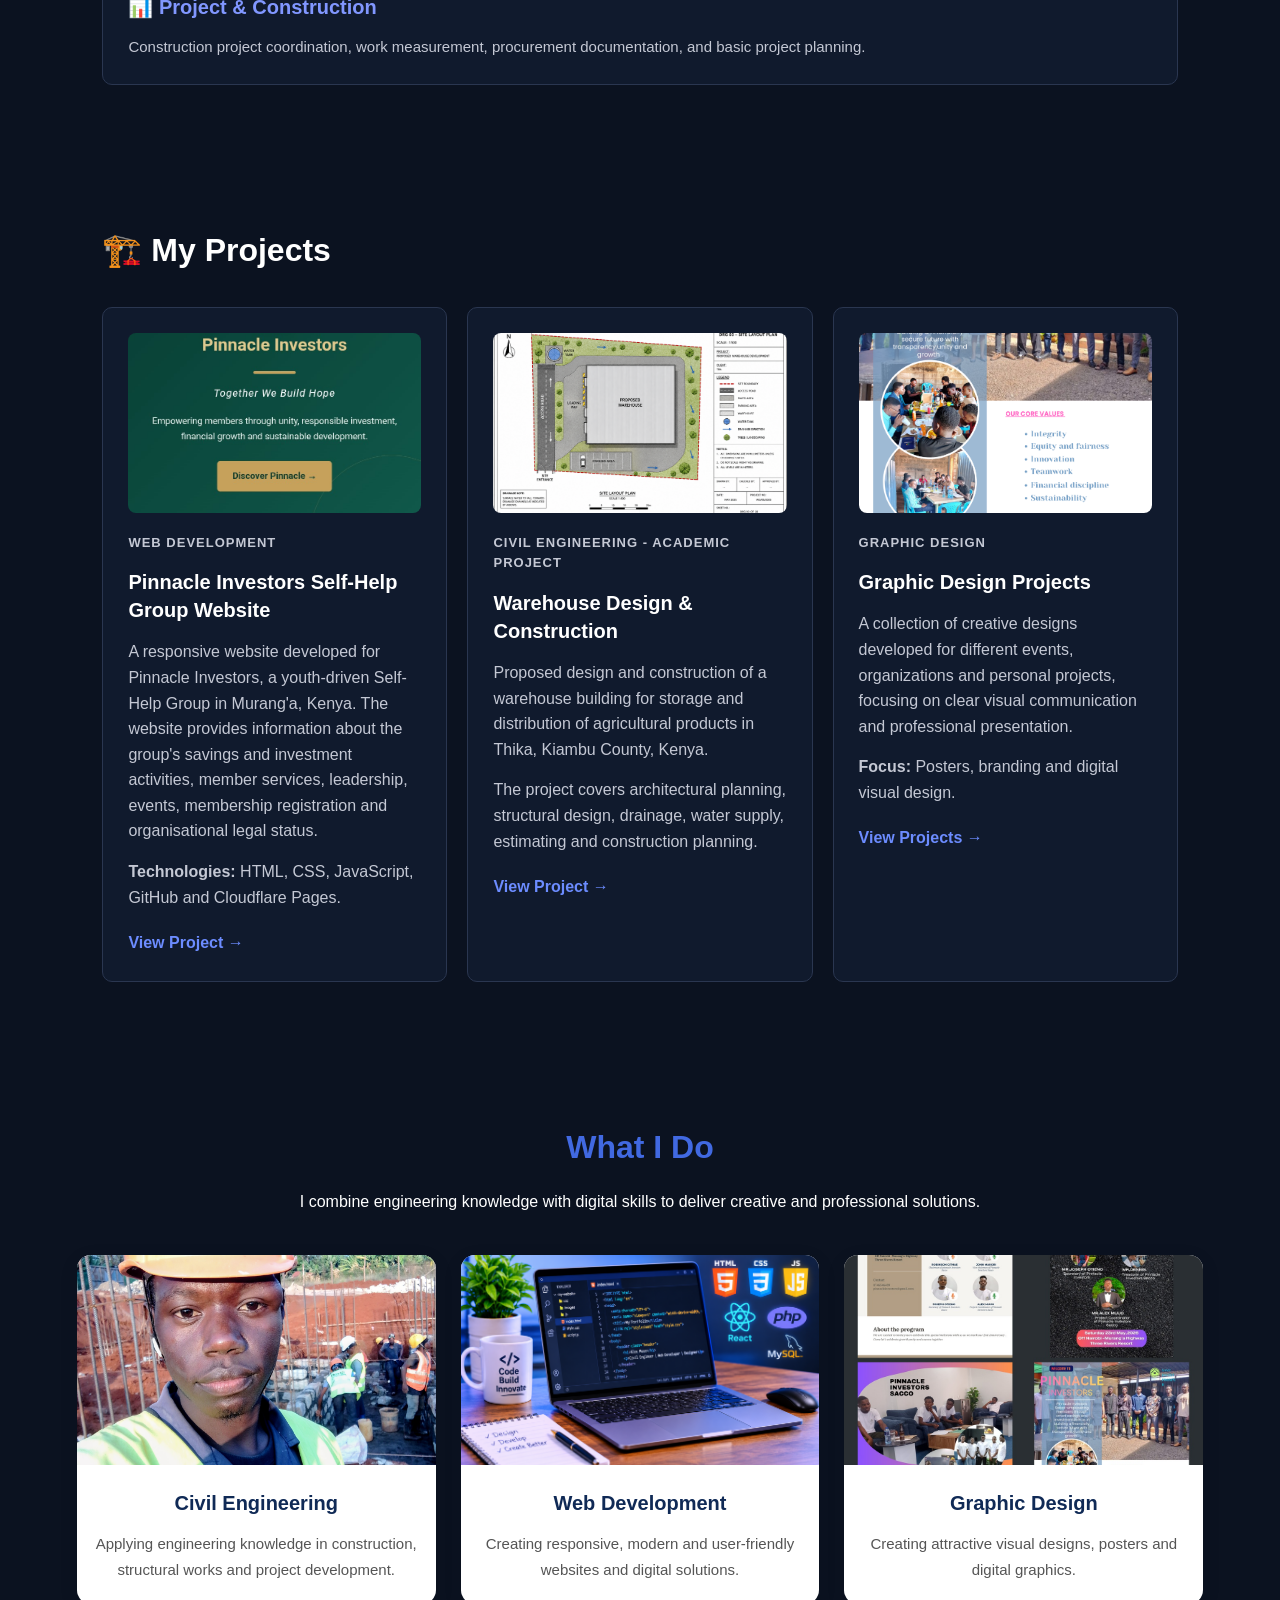
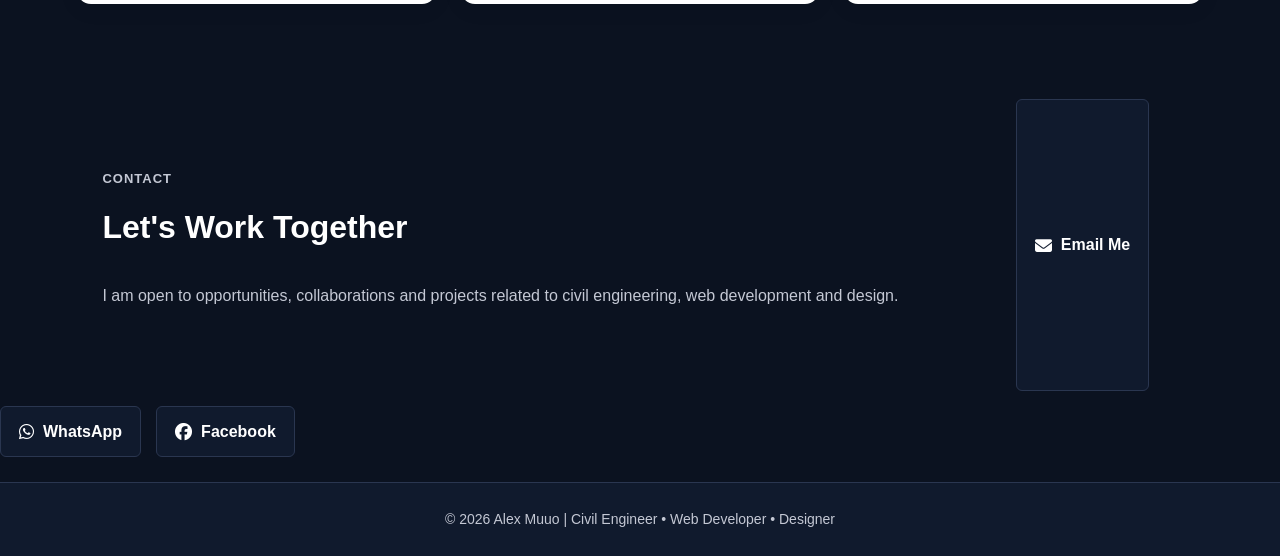
==== commit 8704f84a: "update" ====
--- a/alex-portfolio/index.html
+++ b/alex-portfolio/index.html
@@ -2,6 +2,17 @@
         <html lang="en">
         
         <head>
+            
+<!-- Google Analytics -->
+<script async src="https://www.googletagmanager.com/gtag/js?id=G-NGR20Z5RKN"></script>
+<script>
+  window.dataLayer = window.dataLayer || [];
+  function gtag(){dataLayer.push(arguments);}
+  gtag('js', new Date());
+  gtag('config', 'G-NGR20Z5RKN');
+</script>
+<script async src="https://pagead2.googlesyndication.com/pagead/js/adsbygoogle.js?client=ca-pub-1385061406748778"
+     crossorigin="anonymous"></script>
             <meta charset="UTF-8">
         
             <meta name="viewport" content="width=device-width, initial-scale=1.0">
@@ -9,7 +20,7 @@
             <title>Alex Muuo | Portfolio</title>
         
             <link rel="stylesheet" href="style.css">
-            <link rel="stylesheet" href="style.css">
+            
 <link rel="stylesheet" href="https://cdnjs.cloudflare.com/ajax/libs/font-awesome/6.5.2/css/all.min.css">
         </head>
         
@@ -100,7 +111,8 @@
     <h2>👨‍💼 About Me</h2>
 
     <p>
-        I am a Civil Engineering graduate with a strong interest in
+        I have completed a Diploma in Civil Engineering and am awaiting
+graduation. I have a strong interest in
         structural design, construction, technology, and creative
         digital solutions.
     </p>
@@ -170,83 +182,94 @@
     </div>
 
 </section>
-            <!-- Projects Section -->
-           <section id="projects" class="section">
+
+<!-- Projects Section -->
+<section id="projects" class="section">
 
     <h2>🏗️ My Projects</h2>
 
     <div class="projects-container">
 
+        <!-- Pinnacle Investors Project -->
         <div class="project-card">
-<img src="images /projects /Pinnacle1.png"
-     alt="Pinnacle Investors SACCO Website"
-     class="project-image">
-     <p class="project-category">
-    Web Development
-</p>
-            <h3>Pinnacle Investors SACCO Website</h3>
-
-            <p>
-                A responsive website developed for Pinnacle Investors
-                SACCO to provide information about the organization,
-                its services, leadership, events, registration process,
-                and legal status.
-            </p>
-
-            <p>
-                <strong>Technologies:</strong> HTML, CSS, GitHub Pages
-            </p>
-<a href="pinnacle.html" class="project-button">
-    View Project →
-</a>
-        </div>
-
-<div class="project-card">
-
-    <div class="project-image">
-        <img src="images /projects /warehouse1.png"
-             alt="Warehouse Design Project">
-    </div>
-
-    <div class="project-content">
-
-        <p class="project-category">
-            CIVIL ENGINEERING - ACADEMIC PROJECT 
-        </p>
-
-        <h3>
-            Warehouse Design & Construction
-        </h3>
-
-        <p>
-            Proposed design and construction of a warehouse
-            building for storage and distribution of
-            agricultural products in Thika, Kiambu County, Kenya.
-        </p>
-
-        <p>
-            The project covers architectural planning,
-            structural design, drainage, water supply,
-            estimating and construction planning.
-        </p>
-<a href="warehouse.html" class="project-button">
-    View Project →
-</a>
-    </div>
-
-</div>
-<div class="project-card">
-
-    <img src="images /projects /poster3.png"
-         alt="Graphic Design Project"
-         class="project-image">
-<p class="project-category">
-    Graphic Design
-</p>
-    <h3>Graphic Design Projects</h3>
+
+            <img src="images /projects /Pinnacle1.png"
+                 alt="Pinnacle Investors Self-Help Group Website"
+                 class="project-image">
+
+            <p class="project-category">Web Development</p>
+
+            <h3>Pinnacle Investors Self-Help Group Website</h3>
+
+            <p>
+                A responsive website developed for Pinnacle Investors,
+                a youth-driven Self-Help Group in Murang'a, Kenya.
+                The website provides information about the group's
+                savings and investment activities, member services,
+                leadership, events, membership registration and
+                organisational legal status.
+            </p>
+
+            <p>
+                <strong>Technologies:</strong> HTML, CSS, JavaScript,
+                GitHub and Cloudflare Pages.
+            </p>
+
+            <a href="pinnacle.html" class="project-button">
+                View Project →
+            </a>
+
+        </div>
+
+        <!-- Warehouse Project -->
+        <div class="project-card">
+
+            <div class="project-image">
+                <img src="images /projects /warehouse1.png"
+                     alt="Warehouse Design and Construction Project">
+            </div>
+
+            <div class="project-content">
+
+                <p class="project-category">
+                    CIVIL ENGINEERING - ACADEMIC PROJECT
+                </p>
+
+                <h3>Warehouse Design & Construction</h3>
+
+                <p>
+                    Proposed design and construction of a warehouse
+                    building for storage and distribution of
+                    agricultural products in Thika, Kiambu County, Kenya.
+                </p>
+
+                <p>
+                    The project covers architectural planning,
+                    structural design, drainage, water supply,
+                    estimating and construction planning.
+                </p>
+
+                <a href="warehouse.html" class="project-button">
+                    View Project →
+                </a>
+
+            </div>
+        </div>
+
+        <!-- Graphic Design Project -->
+        <div class="project-card">
+
+            <img src="images /projects /poster3.png"
+                 alt="Graphic Design Projects"
+                 class="project-image">
+
+            <p class="project-category">Graphic Design</p>
+
+            <h3>Graphic Design Projects</h3>
+
             <p>
                 A collection of creative designs developed for
-                different events, organizations, and personal
+                different events, organizations and personal
                 projects, focusing on clear visual communication
                 and professional presentation.
             </p>
@@ -256,72 +279,88 @@
                 visual design.
             </p>
 
-<a href="graphic-design.html">
-    View Projects →
-</a>
-
-        </div>
-
-   
+            <a href="graphic-design.html">
+                View Projects →
+            </a>
+
+        </div>
+
+    </div>
+</section>
+
 <!-- WHAT I DO SECTION -->
 <section class="what-i-do" id="services">
+
     <div class="what-header">
+
         <h2>What I Do</h2>
+
         <p>
             I combine engineering knowledge with digital skills
             to deliver creative and professional solutions.
         </p>
+
     </div>
 
     <div class="services-container">
 
         <!-- Civil Engineering -->
         <div class="service-card">
+
             <img src="images /projects /alex4.png"
                  alt="Civil Engineering">
 
             <div class="service-content">
+
                 <h3>Civil Engineering</h3>
+
                 <p>
                     Applying engineering knowledge in construction,
                     structural works and project development.
                 </p>
+
             </div>
         </div>
 
         <!-- Web Development -->
         <div class="service-card">
+
             <img src="images /projects /alex5.png"
                  alt="Web Development">
 
             <div class="service-content">
+
                 <h3>Web Development</h3>
+
                 <p>
                     Creating responsive, modern and user-friendly
                     websites and digital solutions.
                 </p>
+
             </div>
         </div>
 
         <!-- Graphic Design -->
         <div class="service-card">
+
             <img src="images /projects /alex7.png"
                  alt="Graphic Design">
 
             <div class="service-content">
+
                 <h3>Graphic Design</h3>
+
                 <p>
                     Creating attractive visual designs,
                     posters and digital graphics.
                 </p>
+
             </div>
         </div>
 
     </div>
 </section>
 
-
-</section>
             <!-- Contact Section -->
     <div class="contact-options">
 <section class="section" id="contact">
--- a/alex-portfolio/style.css
+++ b/alex-portfolio/style.css
@@ -380,7 +380,14 @@
         width: 280px;
         height: 280px;
     }
-}
+      .hero-image {
+        width: 280px;
+        height: 280px;
+    }
+
+    /* Mobile Gallery */
+    
+}  
     .gallery-container {
         grid-template-columns: 1fr;
     }
@@ -505,7 +512,7 @@
 }
 
 .gallery-item img {
-    width: 106%;
+    width: 100%;
     height: 260px;
     object-fit: cover;
     display: block;
@@ -704,7 +711,9 @@
         font-size: 27px;
     }
 
-    .service-card img {
-        height: 220px;
-    }
-}
+        .service-card img {
+        height: auto;
+        max-height: 300px;
+        object-fit: contain;
+    }
+}
